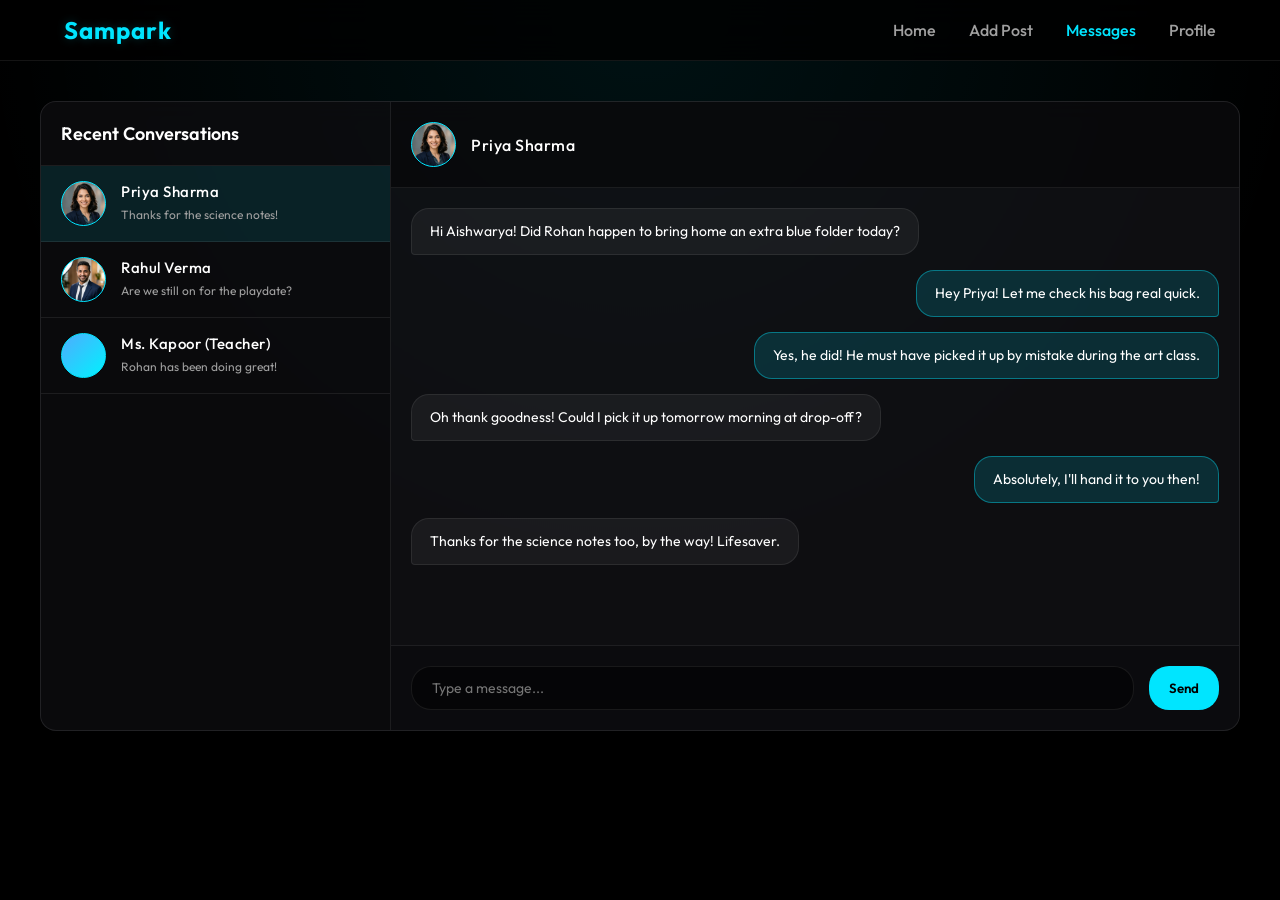
==== messages.html @ 6f1747b9 "Add premium CSS, profile and messages pages, and AI generated image assets" ====
<!DOCTYPE html>
<html lang="en">
<head>
    <meta charset="UTF-8">
    <meta name="viewport" content="width=device-width, initial-scale=1.0">
    <title>Messages | Sampark</title>
    <link rel="preconnect" href="https://fonts.googleapis.com">
    <link rel="preconnect" href="https://fonts.gstatic.com" crossorigin>
    <link href="https://fonts.googleapis.com/css2?family=Outfit:wght@300;400;500;600;700&display=swap" rel="stylesheet">
    <link rel="stylesheet" href="style.css">
    <style>
        .messaging-layout {
            display: grid;
            grid-template-columns: 350px 1fr;
            gap: 0;
            max-width: 1200px;
            margin: 40px auto;
            height: 70vh;
            border: 1px solid var(--border-glass);
            border-radius: 16px;
            overflow: hidden;
            background: var(--bg-panel);
            backdrop-filter: blur(12px);
        }

        .contacts-sidebar {
            border-right: 1px solid var(--border-glass);
            background: rgba(0, 0, 0, 0.3);
            display: flex;
            flex-direction: column;
        }

        .contacts-header {
            padding: 20px;
            border-bottom: 1px solid var(--border-glass);
            font-size: 18px;
            font-weight: 600;
        }

        .contact-item {
            display: flex;
            align-items: center;
            padding: 15px 20px;
            gap: 15px;
            border-bottom: 1px solid var(--border-glass);
            cursor: pointer;
            transition: background 0.3s ease;
        }

        .contact-item:hover, .contact-item.active {
            background: rgba(0, 229, 255, 0.1);
        }

        .contact-avatar {
            width: 45px;
            height: 45px;
            border-radius: 50%;
            background: #333;
            border: 1px solid var(--accent-blue);
        }

        .contact-info h4 {
            font-size: 15px;
            margin-bottom: 4px;
        }

        .contact-info p {
            font-size: 12px;
            color: var(--text-secondary);
            white-space: nowrap;
            overflow: hidden;
            text-overflow: ellipsis;
            max-width: 200px;
        }

        .chat-area {
            display: flex;
            flex-direction: column;
        }

        .chat-header {
            padding: 20px;
            border-bottom: 1px solid var(--border-glass);
            display: flex;
            align-items: center;
            gap: 15px;
            background: rgba(0, 0, 0, 0.4);
        }

        .chat-messages {
            flex: 1;
            padding: 20px;
            overflow-y: auto;
            display: flex;
            flex-direction: column;
            gap: 15px;
        }

        .message {
            max-width: 70%;
            padding: 12px 18px;
            border-radius: 18px;
            font-size: 14px;
            line-height: 1.5;
        }

        .message.received {
            background: rgba(255, 255, 255, 0.05);
            border: 1px solid var(--border-glass);
            align-self: flex-start;
            border-bottom-left-radius: 4px;
        }

        .message.sent {
            background: rgba(0, 229, 255, 0.15);
            border: 1px solid var(--border-accent);
            align-self: flex-end;
            border-bottom-right-radius: 4px;
        }

        .chat-input {
            padding: 20px;
            border-top: 1px solid var(--border-glass);
            display: flex;
            gap: 15px;
            background: rgba(0, 0, 0, 0.2);
        }

        .chat-input input {
            flex: 1;
            background: rgba(0, 0, 0, 0.5);
            border: 1px solid var(--border-glass);
            border-radius: 20px;
            padding: 12px 20px;
            color: var(--text-primary);
            font-family: var(--font-family);
            font-size: 14px;
            outline: none;
            transition: border-color 0.3s ease;
        }

        .chat-input input:focus {
            border-color: var(--accent-blue);
        }

        @media (max-width: 768px) {
            .messaging-layout {
                grid-template-columns: 1fr;
            }
            .contacts-sidebar {
                display: none;
            }
        }
    </style>
</head>
<body>

    <!-- Navigation Bar -->
    <nav>
        <a href="index.html" class="logo">Sampark</a>
        <div class="nav-links">
            <a href="index.html">Home</a>
            <a href="#">Add Post</a>
            <a href="messages.html" style="color: var(--accent-blue);">Messages</a>
            <a href="profile.html">Profile</a>
        </div>
    </nav>

    <!-- Messaging Layout -->
    <div class="messaging-layout">
        
        <!-- Contacts Sidebar -->
        <div class="contacts-sidebar">
            <div class="contacts-header">
                Recent Conversations
            </div>
            <div class="contact-item active">
                <div class="contact-avatar" style="background-image: url('assets/post_avatar_1.png'); background-size: cover; background-position: center;"></div>
                <div class="contact-info">
                    <h4>Priya Sharma</h4>
                    <p>Thanks for the science notes!</p>
                </div>
            </div>
            <div class="contact-item">
                <div class="contact-avatar" style="background-image: url('assets/post_avatar_2.png'); background-size: cover; background-position: center;"></div>
                <div class="contact-info">
                    <h4>Rahul Verma</h4>
                    <p>Are we still on for the playdate?</p>
                </div>
            </div>
            <div class="contact-item">
                <div class="contact-avatar" style="background: linear-gradient(135deg, #4facfe 0%, #00f2fe 100%);"></div>
                <div class="contact-info">
                    <h4>Ms. Kapoor (Teacher)</h4>
                    <p>Rohan has been doing great!</p>
                </div>
            </div>
        </div>

        <!-- Chat Area -->
        <div class="chat-area">
            <div class="chat-header">
                <div class="contact-avatar" style="background-image: url('assets/post_avatar_1.png'); background-size: cover; background-position: center;"></div>
                <h4>Priya Sharma</h4>
            </div>
            
            <div class="chat-messages">
                <div class="message received">
                    Hi Aishwarya! Did Rohan happen to bring home an extra blue folder today?
                </div>
                <div class="message sent">
                    Hey Priya! Let me check his bag real quick.
                </div>
                <div class="message sent">
                    Yes, he did! He must have picked it up by mistake during the art class.
                </div>
                <div class="message received">
                    Oh thank goodness! Could I pick it up tomorrow morning at drop-off?
                </div>
                <div class="message sent">
                    Absolutely, I'll hand it to you then!
                </div>
                <div class="message received">
                    Thanks for the science notes too, by the way! Lifesaver.
                </div>
            </div>

            <div class="chat-input">
                <input type="text" placeholder="Type a message...">
                <button class="post-btn" style="float: none; margin: 0; padding: 10px 20px;">Send</button>
            </div>
        </div>

    </div>

</body>
</html>
---- style.css ----
/* True Black & Electric Blue Palette */
:root {
    --bg-main: #000000;
    --bg-panel: rgba(20, 20, 25, 0.7);
    --bg-panel-hover: rgba(30, 30, 40, 0.9);
    --accent-blue: #00E5FF;
    --accent-blue-dim: rgba(0, 229, 255, 0.2);
    --text-primary: #FFFFFF;
    --text-secondary: #A0A0A0;
    --border-glass: rgba(255, 255, 255, 0.08);
    --border-accent: rgba(0, 229, 255, 0.4);
    --font-family: 'Outfit', sans-serif;
}

* {
    margin: 0;
    padding: 0;
    box-sizing: border-box;
}

body {
    background-color: var(--bg-main);
    color: var(--text-primary);
    font-family: var(--font-family);
    min-height: 100vh;
    background-image: radial-gradient(circle at 50% 0%, rgba(0, 229, 255, 0.08) 0%, transparent 60%);
    background-attachment: fixed;
}

/* Typography Overrides */
h3, h4 {
    font-weight: 500;
    letter-spacing: 0.5px;
}

p {
    line-height: 1.6;
}

/* Glassmorphism utility */
.glass-panel {
    background: var(--bg-panel);
    backdrop-filter: blur(12px);
    -webkit-backdrop-filter: blur(12px);
    border: 1px solid var(--border-glass);
    border-radius: 16px;
    padding: 20px;
    transition: transform 0.3s ease, border-color 0.3s ease, box-shadow 0.3s ease;
}

.glass-panel:hover {
    border-color: var(--border-accent);
    box-shadow: 0 8px 32px var(--accent-blue-dim);
}

/* Navigation */
nav {
    display: flex;
    justify-content: space-between;
    align-items: center;
    padding: 15px 5%;
    background: rgba(0, 0, 0, 0.8);
    backdrop-filter: blur(20px);
    -webkit-backdrop-filter: blur(20px);
    border-bottom: 1px solid var(--border-glass);
    position: sticky;
    top: 0;
    z-index: 100;
}

.logo {
    color: var(--accent-blue);
    font-size: 24px;
    font-weight: 700;
    text-decoration: none;
    letter-spacing: 1px;
    text-shadow: 0 0 10px var(--accent-blue-dim);
}

.nav-links a {
    color: var(--text-secondary);
    text-decoration: none;
    margin-left: 30px;
    font-weight: 500;
    transition: color 0.3s ease, text-shadow 0.3s ease;
}

.nav-links a:hover {
    color: var(--text-primary);
    text-shadow: 0 0 8px rgba(255, 255, 255, 0.5);
}

/* Layout Container */
.container {
    display: grid;
    grid-template-columns: 280px 1fr 300px;
    gap: 30px;
    max-width: 1400px;
    margin: 40px auto;
    padding: 0 5%;
}

/* Sidebars */
.sidebar-left, .sidebar-right {
    position: sticky;
    top: 100px;
    height: max-content;
}

.sidebar-left {
    background: var(--bg-panel);
    backdrop-filter: blur(12px);
    -webkit-backdrop-filter: blur(12px);
    border: 1px solid var(--border-glass);
    border-radius: 16px;
    padding: 24px;
    text-align: center;
}

.profile-pic {
    width: 90px;
    height: 90px;
    border-radius: 50%;
    background: linear-gradient(135deg, #1a1a1a, #333);
    border: 2px solid var(--accent-blue);
    margin: 0 auto 15px;
    box-shadow: 0 0 15px var(--accent-blue-dim);
}

.sidebar-left h3 {
    font-size: 20px;
    margin-bottom: 5px;
}

.sidebar-left p {
    color: var(--text-secondary) !important;
    font-size: 14px;
}

.sidebar-left h4 {
    margin-top: 25px;
    text-align: left;
    font-size: 16px;
    color: var(--accent-blue);
    text-transform: uppercase;
    letter-spacing: 1px;
}

.sidebar-left ul {
    list-style-type: none !important;
    margin-top: 10px !important;
}

.sidebar-left ul li {
    text-align: left;
    padding: 12px 0;
    color: var(--text-primary) !important;
    font-size: 15px;
    border-bottom: 1px solid var(--border-glass);
    transition: padding-left 0.3s ease, color 0.3s ease;
    cursor: pointer;
}

.sidebar-left ul li:last-child {
    border-bottom: none;
}

.sidebar-left ul li:hover {
    padding-left: 8px;
    color: var(--accent-blue) !important;
}

/* Feed & Posts */
.feed {
    display: flex;
    flex-direction: column;
    gap: 25px;
}

.create-post {
    background: var(--bg-panel);
    backdrop-filter: blur(12px);
    -webkit-backdrop-filter: blur(12px);
    border: 1px solid var(--border-glass);
    border-radius: 16px;
    padding: 20px;
}

.create-post h4 {
    color: var(--text-secondary);
    margin-bottom: 15px;
}

#postForm textarea {
    width: 100%;
    background: rgba(0, 0, 0, 0.5);
    border: 1px solid var(--border-glass);
    border-radius: 12px;
    padding: 15px;
    color: var(--text-primary);
    font-family: var(--font-family);
    font-size: 15px;
    resize: none;
    margin-bottom: 15px;
    transition: border-color 0.3s ease, box-shadow 0.3s ease;
}

#postForm textarea:focus {
    outline: none;
    border-color: var(--accent-blue);
    box-shadow: 0 0 10px var(--accent-blue-dim);
}

.post-btn {
    background: var(--accent-blue);
    color: #000;
    border: none;
    padding: 10px 24px;
    border-radius: 20px;
    font-weight: 600;
    font-family: var(--font-family);
    cursor: pointer;
    float: right;
    transition: transform 0.2s ease, box-shadow 0.2s ease;
}

.post-btn:hover {
    transform: translateY(-2px);
    box-shadow: 0 4px 15px var(--accent-blue-dim);
}

.post {
    background: var(--bg-panel);
    backdrop-filter: blur(12px);
    -webkit-backdrop-filter: blur(12px);
    border: 1px solid var(--border-glass);
    border-radius: 16px;
    padding: 24px;
    transition: transform 0.3s ease, border-color 0.3s ease, box-shadow 0.3s ease;
}

.post:hover {
    transform: translateY(-3px);
    border-color: rgba(255, 255, 255, 0.15);
    box-shadow: 0 10px 30px rgba(0, 0, 0, 0.5);
}

.post-header {
    display: flex;
    align-items: center;
    gap: 15px;
    margin-bottom: 15px;
}

.post-avatar {
    width: 45px;
    height: 45px;
    border-radius: 50%;
    background: linear-gradient(135deg, #333, #555);
    border: 1px solid var(--accent-blue);
}

.post-author {
    font-weight: 600;
    font-size: 16px;
}

.post-time {
    font-size: 12px;
    color: var(--text-secondary);
    margin-top: 2px;
}

.post-content p {
    font-size: 15px;
    color: #e0e0e0;
    margin-bottom: 15px;
}

.post button {
    font-family: var(--font-family);
    font-weight: 500;
    font-size: 14px;
    background: none !important;
    border: none !important;
    cursor: pointer;
    transition: color 0.3s ease, text-shadow 0.3s ease;
}

.post button:first-of-type {
    color: var(--accent-blue) !important;
}

.post button:last-of-type {
    color: var(--text-secondary) !important;
    margin-left: 15px !important;
}

.post button:hover {
    color: #fff !important;
    text-shadow: 0 0 8px rgba(255, 255, 255, 0.6);
}

/* Right Sidebar Events */
.sidebar-right {
    background: var(--bg-panel);
    backdrop-filter: blur(12px);
    -webkit-backdrop-filter: blur(12px);
    border: 1px solid var(--border-glass);
    border-radius: 16px;
    padding: 24px;
}

.sidebar-right h3 {
    margin-bottom: 20px;
    color: var(--accent-blue);
    text-transform: uppercase;
    font-size: 16px;
    letter-spacing: 1px;
}

.event {
    padding: 15px 0;
    border-bottom: 1px solid var(--border-glass) !important;
    transition: transform 0.3s ease;
    cursor: pointer;
}

.event:last-child {
    border-bottom: none !important;
}

.event:hover {
    transform: translateX(5px);
}

.event h4 {
    font-size: 15px;
    color: var(--text-primary);
    margin-bottom: 5px;
}

.event p {
    color: var(--accent-blue) !important;
    opacity: 0.8;
    font-size: 13px !important;
}

/* Responsive */
@media (max-width: 1024px) {
    .container {
        grid-template-columns: 250px 1fr;
    }
    .sidebar-right {
        display: none;
    }
}

@media (max-width: 768px) {
    .container {
        grid-template-columns: 1fr;
    }
    .sidebar-left {
        display: none;
    }
    .nav-links {
        display: none;
    }
}
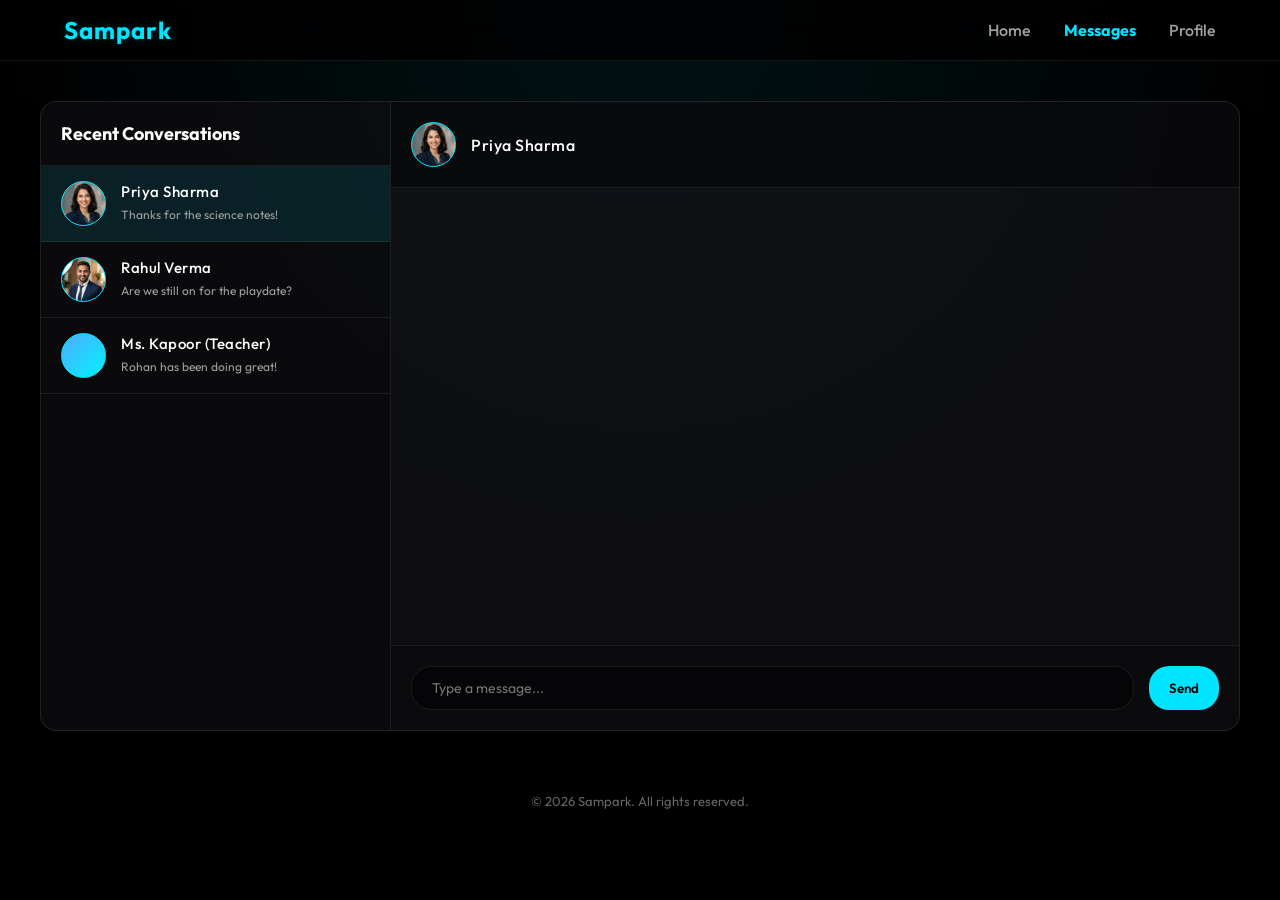
==== commit e879533b: "Update frontend files and add backend" ====
--- a/messages.html
+++ b/messages.html
@@ -10,8 +10,8 @@
     <link rel="stylesheet" href="style.css">
     <style>
         .messaging-layout {
-            display: grid;
-            grid-template-columns: 350px 1fr;
+            display: flex;
+            flex-direction: row;
             gap: 0;
             max-width: 1200px;
             margin: 40px auto;
@@ -20,10 +20,10 @@
             border-radius: 16px;
             overflow: hidden;
             background: var(--bg-panel);
-            backdrop-filter: blur(12px);
         }
 
         .contacts-sidebar {
+            width: 350px;
             border-right: 1px solid var(--border-glass);
             background: rgba(0, 0, 0, 0.3);
             display: flex;
@@ -44,7 +44,6 @@
             gap: 15px;
             border-bottom: 1px solid var(--border-glass);
             cursor: pointer;
-            transition: background 0.3s ease;
         }
 
         .contact-item:hover, .contact-item.active {
@@ -67,15 +66,12 @@
         .contact-info p {
             font-size: 12px;
             color: var(--text-secondary);
-            white-space: nowrap;
-            overflow: hidden;
-            text-overflow: ellipsis;
-            max-width: 200px;
         }
 
         .chat-area {
             display: flex;
             flex-direction: column;
+            flex: 1;
         }
 
         .chat-header {
@@ -101,7 +97,6 @@
             padding: 12px 18px;
             border-radius: 18px;
             font-size: 14px;
-            line-height: 1.5;
         }
 
         .message.received {
@@ -136,7 +131,6 @@
             font-family: var(--font-family);
             font-size: 14px;
             outline: none;
-            transition: border-color 0.3s ease;
         }
 
         .chat-input input:focus {
@@ -145,7 +139,7 @@
 
         @media (max-width: 768px) {
             .messaging-layout {
-                grid-template-columns: 1fr;
+                flex-direction: column;
             }
             .contacts-sidebar {
                 display: none;
@@ -156,82 +150,72 @@
 <body>
 
     <!-- Navigation Bar -->
-    <nav>
-        <a href="index.html" class="logo">Sampark</a>
-        <div class="nav-links">
-            <a href="index.html">Home</a>
-            <a href="#">Add Post</a>
-            <a href="messages.html" style="color: var(--accent-blue);">Messages</a>
-            <a href="profile.html">Profile</a>
+    <header>
+        <nav>
+            <a href="index.html" class="logo">Sampark</a>
+            <div class="nav-links">
+                <a href="index.html">Home</a>
+                <a href="messages.html" style="color: var(--accent-blue);"><b>Messages</b></a>
+                <a href="profile.html">Profile</a>
+            </div>
+        </nav>
+    </header>
+
+    <!-- Messaging Layout -->
+    <main>
+        <div class="messaging-layout">
+
+            <!-- Contacts Sidebar -->
+            <aside class="contacts-sidebar">
+                <div class="contacts-header">
+                    <strong>Recent Conversations</strong>
+                </div>
+                <div class="contact-item active">
+                    <div class="contact-avatar" style="background-image: url('assets/post_avatar_1.png'); background-size: cover; background-position: center;"></div>
+                    <div class="contact-info">
+                        <h4>Priya Sharma</h4>
+                        <p>Thanks for the science notes!</p>
+                    </div>
+                </div>
+                <div class="contact-item">
+                    <div class="contact-avatar" style="background-image: url('assets/post_avatar_2.png'); background-size: cover; background-position: center;"></div>
+                    <div class="contact-info">
+                        <h4>Rahul Verma</h4>
+                        <p>Are we still on for the playdate?</p>
+                    </div>
+                </div>
+                <div class="contact-item">
+                    <div class="contact-avatar" style="background: linear-gradient(135deg, #4facfe 0%, #00f2fe 100%);"></div>
+                    <div class="contact-info">
+                        <h4>Ms. Kapoor (Teacher)</h4>
+                        <p>Rohan has been doing great!</p>
+                    </div>
+                </div>
+            </aside>
+
+            <!-- Chat Area -->
+            <div class="chat-area">
+                <div class="chat-header">
+                    <div class="contact-avatar" style="background-image: url('assets/post_avatar_1.png'); background-size: cover; background-position: center;"></div>
+                    <h4>Priya Sharma</h4>
+                </div>
+
+                <!-- Messages rendered dynamically by JS -->
+                <div class="chat-messages" id="chatMessages"></div>
+
+                <div class="chat-input">
+                    <input type="text" id="msgInput" placeholder="Type a message..." onkeyup="handleMsgKeyup(event)">
+                    <button class="post-btn" style="float: none; margin: 0; padding: 10px 20px;" onclick="handleSendMessage()">Send</button>
+                </div>
+            </div>
+
         </div>
-    </nav>
-
-    <!-- Messaging Layout -->
-    <div class="messaging-layout">
-        
-        <!-- Contacts Sidebar -->
-        <div class="contacts-sidebar">
-            <div class="contacts-header">
-                Recent Conversations
-            </div>
-            <div class="contact-item active">
-                <div class="contact-avatar" style="background-image: url('assets/post_avatar_1.png'); background-size: cover; background-position: center;"></div>
-                <div class="contact-info">
-                    <h4>Priya Sharma</h4>
-                    <p>Thanks for the science notes!</p>
-                </div>
-            </div>
-            <div class="contact-item">
-                <div class="contact-avatar" style="background-image: url('assets/post_avatar_2.png'); background-size: cover; background-position: center;"></div>
-                <div class="contact-info">
-                    <h4>Rahul Verma</h4>
-                    <p>Are we still on for the playdate?</p>
-                </div>
-            </div>
-            <div class="contact-item">
-                <div class="contact-avatar" style="background: linear-gradient(135deg, #4facfe 0%, #00f2fe 100%);"></div>
-                <div class="contact-info">
-                    <h4>Ms. Kapoor (Teacher)</h4>
-                    <p>Rohan has been doing great!</p>
-                </div>
-            </div>
-        </div>
-
-        <!-- Chat Area -->
-        <div class="chat-area">
-            <div class="chat-header">
-                <div class="contact-avatar" style="background-image: url('assets/post_avatar_1.png'); background-size: cover; background-position: center;"></div>
-                <h4>Priya Sharma</h4>
-            </div>
-            
-            <div class="chat-messages">
-                <div class="message received">
-                    Hi Aishwarya! Did Rohan happen to bring home an extra blue folder today?
-                </div>
-                <div class="message sent">
-                    Hey Priya! Let me check his bag real quick.
-                </div>
-                <div class="message sent">
-                    Yes, he did! He must have picked it up by mistake during the art class.
-                </div>
-                <div class="message received">
-                    Oh thank goodness! Could I pick it up tomorrow morning at drop-off?
-                </div>
-                <div class="message sent">
-                    Absolutely, I'll hand it to you then!
-                </div>
-                <div class="message received">
-                    Thanks for the science notes too, by the way! Lifesaver.
-                </div>
-            </div>
-
-            <div class="chat-input">
-                <input type="text" placeholder="Type a message...">
-                <button class="post-btn" style="float: none; margin: 0; padding: 10px 20px;">Send</button>
-            </div>
-        </div>
-
-    </div>
-
+    </main>
+
+    <footer>
+        <p style="text-align: center; padding: 20px; color: #666; font-size: 13px;">© 2026 Sampark. All rights reserved.</p>
+    </footer>
+
+    <script src="script.js"></script>
 </body>
 </html>
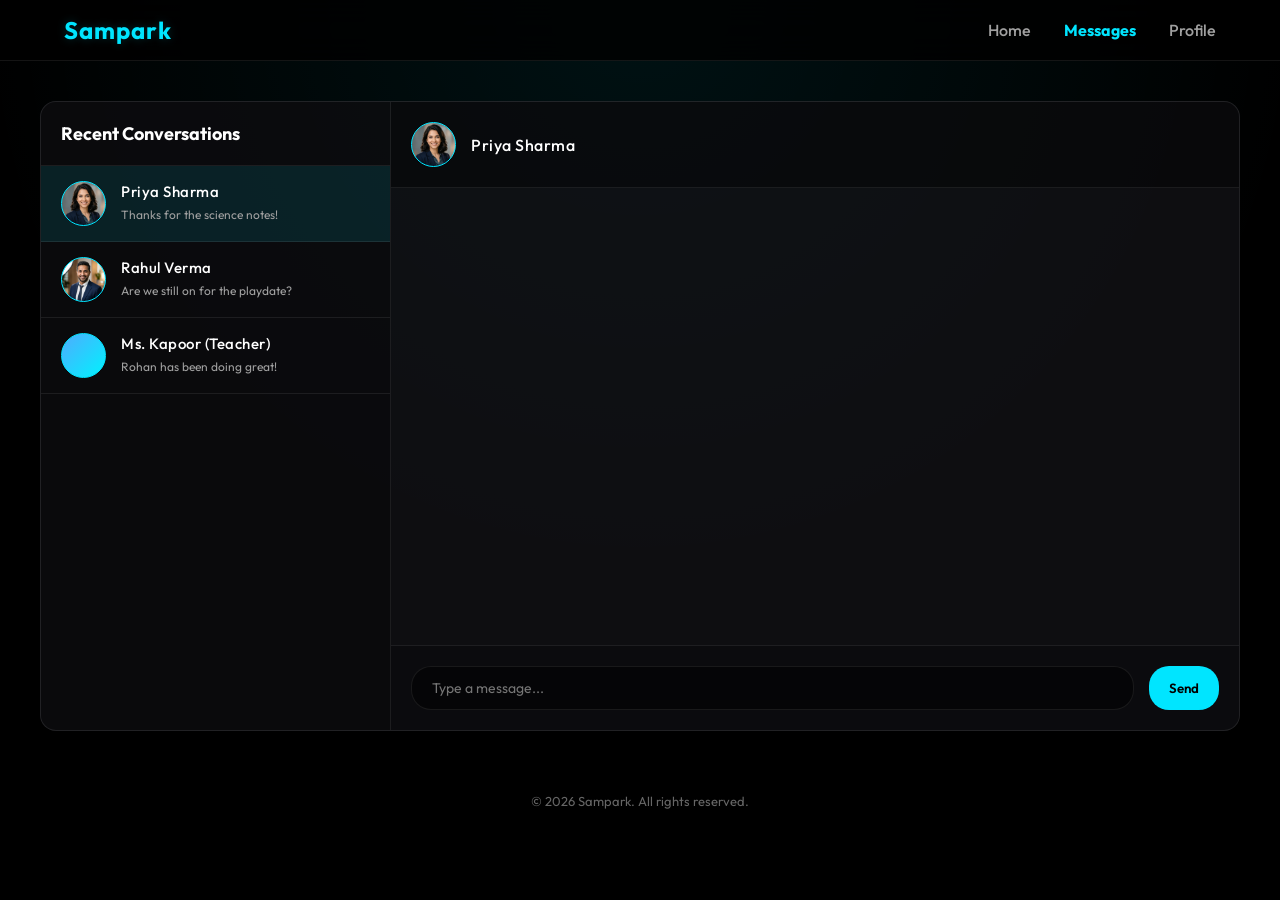
==== commit 08b9bd7b: "ui fixed" ====
--- a/messages.html
+++ b/messages.html
@@ -7,7 +7,7 @@
     <link rel="preconnect" href="https://fonts.googleapis.com">
     <link rel="preconnect" href="https://fonts.gstatic.com" crossorigin>
     <link href="https://fonts.googleapis.com/css2?family=Outfit:wght@300;400;500;600;700&display=swap" rel="stylesheet">
-    <link rel="stylesheet" href="style.css">
+    <link rel="stylesheet" href="style1.css">
     <style>
         .messaging-layout {
             display: flex;
--- a/style1.css
+++ b/style1.css
@@ -0,0 +1,369 @@
+/* True Black & Electric Blue Palette */
+:root {
+    --bg-main: #000000;
+    --bg-panel: rgba(20, 20, 25, 0.7);
+    --bg-panel-hover: rgba(30, 30, 40, 0.9);
+    --accent-blue: #00E5FF;
+    --accent-blue-dim: rgba(0, 229, 255, 0.2);
+    --text-primary: #FFFFFF;
+    --text-secondary: #A0A0A0;
+    --border-glass: rgba(255, 255, 255, 0.08);
+    --border-accent: rgba(0, 229, 255, 0.4);
+    --font-family: 'Outfit', sans-serif;
+}
+
+* {
+    margin: 0;
+    padding: 0;
+    box-sizing: border-box;
+}
+
+body {
+    background-color: var(--bg-main);
+    color: var(--text-primary);
+    font-family: var(--font-family);
+    min-height: 100vh;
+    background-image: radial-gradient(circle at 50% 0%, rgba(0, 229, 255, 0.08) 0%, transparent 60%);
+    background-attachment: fixed;
+}
+
+/* Typography Overrides */
+h3, h4 {
+    font-weight: 500;
+    letter-spacing: 0.5px;
+}
+
+p {
+    line-height: 1.6;
+}
+
+/* Glassmorphism utility */
+.glass-panel {
+    background: var(--bg-panel);
+    backdrop-filter: blur(12px);
+    -webkit-backdrop-filter: blur(12px);
+    border: 1px solid var(--border-glass);
+    border-radius: 16px;
+    padding: 20px;
+    transition: transform 0.3s ease, border-color 0.3s ease, box-shadow 0.3s ease;
+}
+
+.glass-panel:hover {
+    border-color: var(--border-accent);
+    box-shadow: 0 8px 32px var(--accent-blue-dim);
+}
+
+/* Navigation */
+nav {
+    display: flex;
+    justify-content: space-between;
+    align-items: center;
+    padding: 15px 5%;
+    background: rgba(0, 0, 0, 0.8);
+    backdrop-filter: blur(20px);
+    -webkit-backdrop-filter: blur(20px);
+    border-bottom: 1px solid var(--border-glass);
+    position: sticky;
+    top: 0;
+    z-index: 100;
+}
+
+.logo {
+    color: var(--accent-blue);
+    font-size: 24px;
+    font-weight: 700;
+    text-decoration: none;
+    letter-spacing: 1px;
+    text-shadow: 0 0 10px var(--accent-blue-dim);
+}
+
+.nav-links a {
+    color: var(--text-secondary);
+    text-decoration: none;
+    margin-left: 30px;
+    font-weight: 500;
+    transition: color 0.3s ease, text-shadow 0.3s ease;
+}
+
+.nav-links a:hover {
+    color: var(--text-primary);
+    text-shadow: 0 0 8px rgba(255, 255, 255, 0.5);
+}
+
+/* Layout Container */
+.container {
+    display: grid;
+    grid-template-columns: 280px 1fr 300px;
+    gap: 30px;
+    max-width: 1400px;
+    margin: 40px auto;
+    padding: 0 5%;
+}
+
+/* Sidebars */
+.sidebar-left, .sidebar-right {
+    position: sticky;
+    top: 100px;
+    height: max-content;
+}
+
+.sidebar-left {
+    background: var(--bg-panel);
+    backdrop-filter: blur(12px);
+    -webkit-backdrop-filter: blur(12px);
+    border: 1px solid var(--border-glass);
+    border-radius: 16px;
+    padding: 24px;
+    text-align: center;
+}
+
+.profile-pic {
+    width: 90px;
+    height: 90px;
+    border-radius: 50%;
+    background: linear-gradient(135deg, #1a1a1a, #333);
+    border: 2px solid var(--accent-blue);
+    margin: 0 auto 15px;
+    box-shadow: 0 0 15px var(--accent-blue-dim);
+}
+
+.sidebar-left h3 {
+    font-size: 20px;
+    margin-bottom: 5px;
+}
+
+.sidebar-left p {
+    color: var(--text-secondary) !important;
+    font-size: 14px;
+}
+
+.sidebar-left h4 {
+    margin-top: 25px;
+    text-align: left;
+    font-size: 16px;
+    color: var(--accent-blue);
+    text-transform: uppercase;
+    letter-spacing: 1px;
+}
+
+.sidebar-left ul {
+    list-style-type: none !important;
+    margin-top: 10px !important;
+}
+
+.sidebar-left ul li {
+    text-align: left;
+    padding: 12px 0;
+    color: var(--text-primary) !important;
+    font-size: 15px;
+    border-bottom: 1px solid var(--border-glass);
+    transition: padding-left 0.3s ease, color 0.3s ease;
+    cursor: pointer;
+}
+
+.sidebar-left ul li:last-child {
+    border-bottom: none;
+}
+
+.sidebar-left ul li:hover {
+    padding-left: 8px;
+    color: var(--accent-blue) !important;
+}
+
+/* Feed & Posts */
+.feed {
+    display: flex;
+    flex-direction: column;
+    gap: 25px;
+}
+
+.create-post {
+    background: var(--bg-panel);
+    backdrop-filter: blur(12px);
+    -webkit-backdrop-filter: blur(12px);
+    border: 1px solid var(--border-glass);
+    border-radius: 16px;
+    padding: 20px;
+}
+
+.create-post h4 {
+    color: var(--text-secondary);
+    margin-bottom: 15px;
+}
+
+#postForm textarea {
+    width: 100%;
+    background: rgba(0, 0, 0, 0.5);
+    border: 1px solid var(--border-glass);
+    border-radius: 12px;
+    padding: 15px;
+    color: var(--text-primary);
+    font-family: var(--font-family);
+    font-size: 15px;
+    resize: none;
+    margin-bottom: 15px;
+    transition: border-color 0.3s ease, box-shadow 0.3s ease;
+}
+
+#postForm textarea:focus {
+    outline: none;
+    border-color: var(--accent-blue);
+    box-shadow: 0 0 10px var(--accent-blue-dim);
+}
+
+.post-btn {
+    background: var(--accent-blue);
+    color: #000;
+    border: none;
+    padding: 10px 24px;
+    border-radius: 20px;
+    font-weight: 600;
+    font-family: var(--font-family);
+    cursor: pointer;
+    float: right;
+    transition: transform 0.2s ease, box-shadow 0.2s ease;
+}
+
+.post-btn:hover {
+    transform: translateY(-2px);
+    box-shadow: 0 4px 15px var(--accent-blue-dim);
+}
+
+.post {
+    background: var(--bg-panel);
+    backdrop-filter: blur(12px);
+    -webkit-backdrop-filter: blur(12px);
+    border: 1px solid var(--border-glass);
+    border-radius: 16px;
+    padding: 24px;
+    transition: transform 0.3s ease, border-color 0.3s ease, box-shadow 0.3s ease;
+}
+
+.post:hover {
+    transform: translateY(-3px);
+    border-color: rgba(255, 255, 255, 0.15);
+    box-shadow: 0 10px 30px rgba(0, 0, 0, 0.5);
+}
+
+.post-header {
+    display: flex;
+    align-items: center;
+    gap: 15px;
+    margin-bottom: 15px;
+}
+
+.post-avatar {
+    width: 45px;
+    height: 45px;
+    border-radius: 50%;
+    background: linear-gradient(135deg, #333, #555);
+    border: 1px solid var(--accent-blue);
+}
+
+.post-author {
+    font-weight: 600;
+    font-size: 16px;
+}
+
+.post-time {
+    font-size: 12px;
+    color: var(--text-secondary);
+    margin-top: 2px;
+}
+
+.post-content p {
+    font-size: 15px;
+    color: #e0e0e0;
+    margin-bottom: 15px;
+}
+
+.post button {
+    font-family: var(--font-family);
+    font-weight: 500;
+    font-size: 14px;
+    background: none !important;
+    border: none !important;
+    cursor: pointer;
+    transition: color 0.3s ease, text-shadow 0.3s ease;
+}
+
+.post button:first-of-type {
+    color: var(--accent-blue) !important;
+}
+
+.post button:last-of-type {
+    color: var(--text-secondary) !important;
+    margin-left: 15px !important;
+}
+
+.post button:hover {
+    color: #fff !important;
+    text-shadow: 0 0 8px rgba(255, 255, 255, 0.6);
+}
+
+/* Right Sidebar Events */
+.sidebar-right {
+    background: var(--bg-panel);
+    backdrop-filter: blur(12px);
+    -webkit-backdrop-filter: blur(12px);
+    border: 1px solid var(--border-glass);
+    border-radius: 16px;
+    padding: 24px;
+}
+
+.sidebar-right h3 {
+    margin-bottom: 20px;
+    color: var(--accent-blue);
+    text-transform: uppercase;
+    font-size: 16px;
+    letter-spacing: 1px;
+}
+
+.event {
+    padding: 15px 0;
+    border-bottom: 1px solid var(--border-glass) !important;
+    transition: transform 0.3s ease;
+    cursor: pointer;
+}
+
+.event:last-child {
+    border-bottom: none !important;
+}
+
+.event:hover {
+    transform: translateX(5px);
+}
+
+.event h4 {
+    font-size: 15px;
+    color: var(--text-primary);
+    margin-bottom: 5px;
+}
+
+.event p {
+    color: var(--accent-blue) !important;
+    opacity: 0.8;
+    font-size: 13px !important;
+}
+
+/* Responsive */
+@media (max-width: 1024px) {
+    .container {
+        grid-template-columns: 250px 1fr;
+    }
+    .sidebar-right {
+        display: none;
+    }
+}
+
+@media (max-width: 768px) {
+    .container {
+        grid-template-columns: 1fr;
+    }
+    .sidebar-left {
+        display: none;
+    }
+    .nav-links {
+        display: none;
+    }
+}
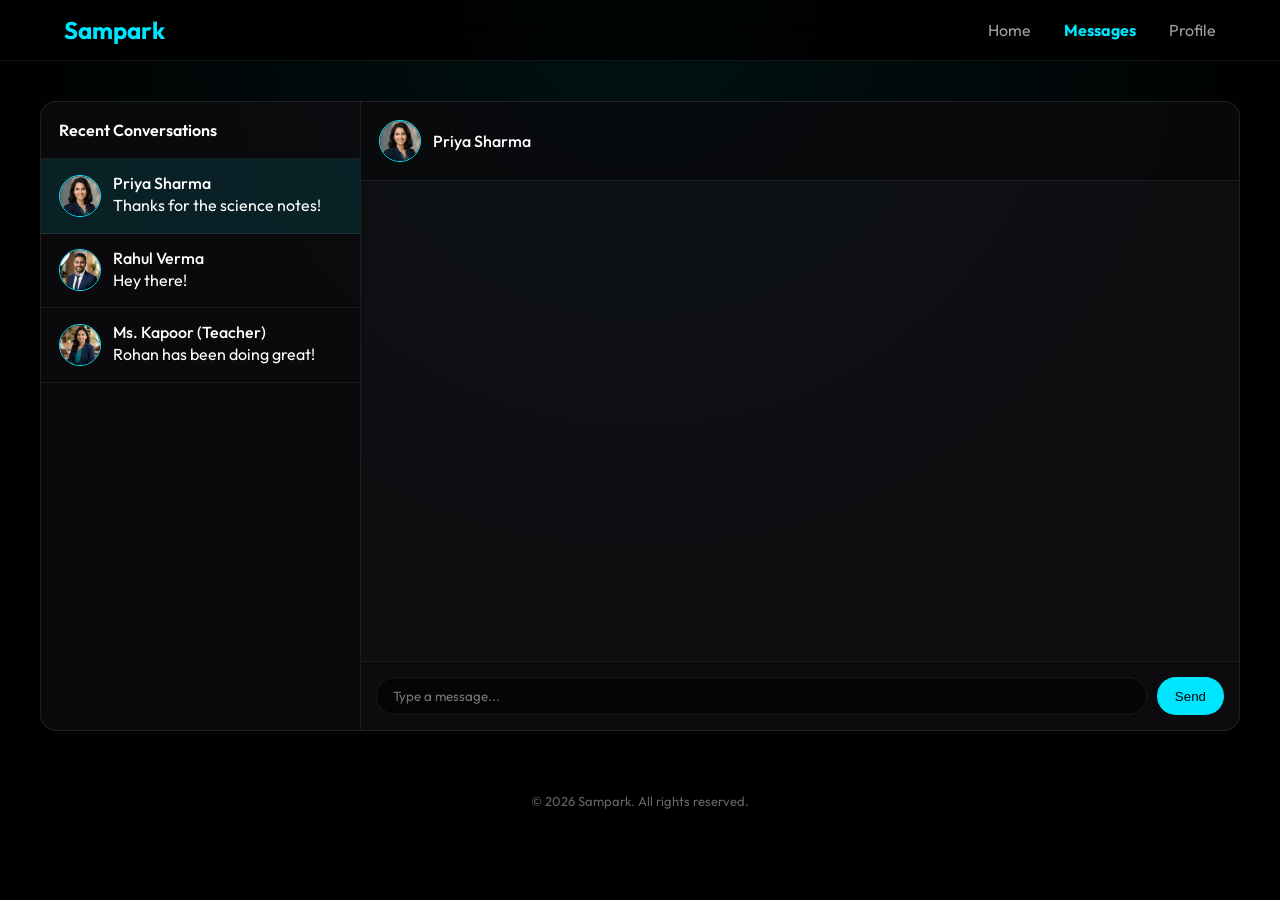
==== commit 22871e0f: "bug fixes" ====
--- a/messages.html
+++ b/messages.html
@@ -1,221 +1,225 @@
 <!DOCTYPE html>
 <html lang="en">
 <head>
-    <meta charset="UTF-8">
-    <meta name="viewport" content="width=device-width, initial-scale=1.0">
-    <title>Messages | Sampark</title>
-    <link rel="preconnect" href="https://fonts.googleapis.com">
-    <link rel="preconnect" href="https://fonts.gstatic.com" crossorigin>
-    <link href="https://fonts.googleapis.com/css2?family=Outfit:wght@300;400;500;600;700&display=swap" rel="stylesheet">
-    <link rel="stylesheet" href="style1.css">
-    <style>
-        .messaging-layout {
-            display: flex;
-            flex-direction: row;
-            gap: 0;
-            max-width: 1200px;
-            margin: 40px auto;
-            height: 70vh;
-            border: 1px solid var(--border-glass);
-            border-radius: 16px;
-            overflow: hidden;
-            background: var(--bg-panel);
-        }
-
-        .contacts-sidebar {
-            width: 350px;
-            border-right: 1px solid var(--border-glass);
-            background: rgba(0, 0, 0, 0.3);
-            display: flex;
-            flex-direction: column;
-        }
-
-        .contacts-header {
-            padding: 20px;
-            border-bottom: 1px solid var(--border-glass);
-            font-size: 18px;
-            font-weight: 600;
-        }
-
-        .contact-item {
-            display: flex;
-            align-items: center;
-            padding: 15px 20px;
-            gap: 15px;
-            border-bottom: 1px solid var(--border-glass);
-            cursor: pointer;
-        }
-
-        .contact-item:hover, .contact-item.active {
-            background: rgba(0, 229, 255, 0.1);
-        }
-
-        .contact-avatar {
-            width: 45px;
-            height: 45px;
-            border-radius: 50%;
-            background: #333;
-            border: 1px solid var(--accent-blue);
-        }
-
-        .contact-info h4 {
-            font-size: 15px;
-            margin-bottom: 4px;
-        }
-
-        .contact-info p {
-            font-size: 12px;
-            color: var(--text-secondary);
-        }
-
-        .chat-area {
-            display: flex;
-            flex-direction: column;
-            flex: 1;
-        }
-
-        .chat-header {
-            padding: 20px;
-            border-bottom: 1px solid var(--border-glass);
-            display: flex;
-            align-items: center;
-            gap: 15px;
-            background: rgba(0, 0, 0, 0.4);
-        }
-
-        .chat-messages {
-            flex: 1;
-            padding: 20px;
-            overflow-y: auto;
-            display: flex;
-            flex-direction: column;
-            gap: 15px;
-        }
-
-        .message {
-            max-width: 70%;
-            padding: 12px 18px;
-            border-radius: 18px;
-            font-size: 14px;
-        }
-
-        .message.received {
-            background: rgba(255, 255, 255, 0.05);
-            border: 1px solid var(--border-glass);
-            align-self: flex-start;
-            border-bottom-left-radius: 4px;
-        }
-
-        .message.sent {
-            background: rgba(0, 229, 255, 0.15);
-            border: 1px solid var(--border-accent);
-            align-self: flex-end;
-            border-bottom-right-radius: 4px;
-        }
-
-        .chat-input {
-            padding: 20px;
-            border-top: 1px solid var(--border-glass);
-            display: flex;
-            gap: 15px;
-            background: rgba(0, 0, 0, 0.2);
-        }
-
-        .chat-input input {
-            flex: 1;
-            background: rgba(0, 0, 0, 0.5);
-            border: 1px solid var(--border-glass);
-            border-radius: 20px;
-            padding: 12px 20px;
-            color: var(--text-primary);
-            font-family: var(--font-family);
-            font-size: 14px;
-            outline: none;
-        }
-
-        .chat-input input:focus {
-            border-color: var(--accent-blue);
-        }
-
-        @media (max-width: 768px) {
-            .messaging-layout {
-                flex-direction: column;
-            }
-            .contacts-sidebar {
-                display: none;
-            }
-        }
-    </style>
+<meta charset="UTF-8">
+<meta name="viewport" content="width=device-width, initial-scale=1.0">
+<title>Messages | Sampark</title>
+
+<link rel="preconnect" href="https://fonts.googleapis.com">
+<link href="https://fonts.googleapis.com/css2?family=Outfit:wght@300;400;500;600;700&display=swap" rel="stylesheet">
+
+<link rel="stylesheet" href="style1.css">
+
+<style>
+.messaging-layout {
+    display: flex;
+    max-width: 1200px;
+    margin: 40px auto;
+    height: 70vh;
+    border: 1px solid var(--border-glass);
+    border-radius: 16px;
+    overflow: hidden;
+    background: var(--bg-panel);
+}
+
+/* Sidebar */
+.contacts-sidebar {
+    width: 320px;
+    display: flex;
+    flex-direction: column;
+    border-right: 1px solid var(--border-glass);
+    background: rgba(0,0,0,0.3);
+}
+
+.contacts-header {
+    padding: 18px;
+    font-weight: 600;
+    border-bottom: 1px solid var(--border-glass);
+}
+
+.contact-item {
+    display: flex;
+    align-items: center;
+    gap: 12px;
+    padding: 14px 18px;
+    border-bottom: 1px solid var(--border-glass);
+    cursor: pointer;
+}
+
+.contact-item:hover,
+.contact-item.active {
+    background: rgba(0,229,255,0.1);
+}
+
+.contact-avatar {
+    width: 42px;
+    height: 42px;
+    border-radius: 50%;
+    border: 1px solid var(--accent-blue);
+    overflow: hidden;
+}
+
+/* 👇 NEW: real image */
+.contact-avatar img {
+    width: 100%;
+    height: 100%;
+    object-fit: cover;
+}
+
+/* Chat */
+.chat-area {
+    flex: 1;
+    display: flex;
+    flex-direction: column;
+}
+
+.chat-header {
+    display: flex;
+    align-items: center;
+    gap: 12px;
+    padding: 18px;
+    border-bottom: 1px solid var(--border-glass);
+    background: rgba(0,0,0,0.4);
+}
+
+.chat-messages {
+    flex: 1;
+    padding: 18px;
+    overflow-y: auto;
+    display: flex;
+    flex-direction: column;
+    gap: 12px;
+}
+
+/* Messages */
+.message {
+    max-width: 70%;
+    padding: 10px 16px;
+    border-radius: 16px;
+    font-size: 14px;
+}
+
+.message.received {
+    align-self: flex-start;
+    background: rgba(255,255,255,0.05);
+    border: 1px solid var(--border-glass);
+}
+
+.message.sent {
+    align-self: flex-end;
+    background: rgba(0,229,255,0.15);
+    border: 1px solid var(--border-accent);
+}
+
+/* Input */
+.chat-input {
+    display: flex;
+    gap: 10px;
+    padding: 15px;
+    border-top: 1px solid var(--border-glass);
+    background: rgba(0,0,0,0.2);
+}
+
+.chat-input input {
+    flex: 1;
+    padding: 10px 16px;
+    border-radius: 20px;
+    border: 1px solid var(--border-glass);
+    background: rgba(0,0,0,0.5);
+    color: var(--text-primary);
+    font-family: var(--font-family);
+}
+
+.send-btn {
+    padding: 10px 18px;
+}
+
+/* Active nav */
+.nav-links a.active {
+    color: var(--accent-blue);
+}
+</style>
 </head>
+
 <body>
 
-    <!-- Navigation Bar -->
-    <header>
-        <nav>
-            <a href="index.html" class="logo">Sampark</a>
-            <div class="nav-links">
-                <a href="index.html">Home</a>
-                <a href="messages.html" style="color: var(--accent-blue);"><b>Messages</b></a>
-                <a href="profile.html">Profile</a>
-            </div>
-        </nav>
-    </header>
-
-    <!-- Messaging Layout -->
-    <main>
-        <div class="messaging-layout">
-
-            <!-- Contacts Sidebar -->
-            <aside class="contacts-sidebar">
-                <div class="contacts-header">
-                    <strong>Recent Conversations</strong>
-                </div>
-                <div class="contact-item active">
-                    <div class="contact-avatar" style="background-image: url('assets/post_avatar_1.png'); background-size: cover; background-position: center;"></div>
-                    <div class="contact-info">
-                        <h4>Priya Sharma</h4>
-                        <p>Thanks for the science notes!</p>
-                    </div>
-                </div>
-                <div class="contact-item">
-                    <div class="contact-avatar" style="background-image: url('assets/post_avatar_2.png'); background-size: cover; background-position: center;"></div>
-                    <div class="contact-info">
-                        <h4>Rahul Verma</h4>
-                        <p>Are we still on for the playdate?</p>
-                    </div>
-                </div>
-                <div class="contact-item">
-                    <div class="contact-avatar" style="background: linear-gradient(135deg, #4facfe 0%, #00f2fe 100%);"></div>
-                    <div class="contact-info">
-                        <h4>Ms. Kapoor (Teacher)</h4>
-                        <p>Rohan has been doing great!</p>
-                    </div>
-                </div>
-            </aside>
-
-            <!-- Chat Area -->
-            <div class="chat-area">
-                <div class="chat-header">
-                    <div class="contact-avatar" style="background-image: url('assets/post_avatar_1.png'); background-size: cover; background-position: center;"></div>
-                    <h4>Priya Sharma</h4>
-                </div>
-
-                <!-- Messages rendered dynamically by JS -->
-                <div class="chat-messages" id="chatMessages"></div>
-
-                <div class="chat-input">
-                    <input type="text" id="msgInput" placeholder="Type a message..." onkeyup="handleMsgKeyup(event)">
-                    <button class="post-btn" style="float: none; margin: 0; padding: 10px 20px;" onclick="handleSendMessage()">Send</button>
-                </div>
-            </div>
-
-        </div>
-    </main>
-
-    <footer>
-        <p style="text-align: center; padding: 20px; color: #666; font-size: 13px;">© 2026 Sampark. All rights reserved.</p>
-    </footer>
-
-    <script src="script.js"></script>
+<header>
+<nav>
+    <a href="index.html" class="logo">Sampark</a>
+    <div class="nav-links">
+        <a href="index.html">Home</a>
+        <a href="messages.html" class="active"><b>Messages</b></a>
+        <a href="profile.html">Profile</a>
+    </div>
+</nav>
+</header>
+
+<main>
+<div class="messaging-layout">
+
+    <!-- Contacts -->
+    <aside class="contacts-sidebar">
+        <div class="contacts-header">Recent Conversations</div>
+
+        <div class="contact-item active">
+            <div class="contact-avatar">
+                <img src="assets/post_avatar_1.png">
+            </div>
+            <div class="contact-info">
+                <h4>Priya Sharma</h4>
+                <p>Thanks for the science notes!</p>
+            </div>
+        </div>
+
+        <div class="contact-item">
+            <div class="contact-avatar">
+                <img src="assets/post_avatar_2.png">
+            </div>
+            <div class="contact-info">
+                <h4>Rahul Verma</h4>
+                <p>Hey there!</p>
+            </div>
+        </div>
+
+        <div class="contact-item">
+            <div class="contact-avatar">
+                <img src="assets/user_avatar.png">
+            </div>
+            <div class="contact-info">
+                <h4>Ms. Kapoor (Teacher)</h4>
+                <p>Rohan has been doing great!</p>
+            </div>
+        </div>
+    </aside>
+
+    <!-- Chat -->
+    <div class="chat-area">
+        <div class="chat-header">
+            <!-- ✅ IMPORTANT: THIS is controlled by JS -->
+            <div class="contact-avatar">
+                <img id="chatAvatar" src="assets/post_avatar_1.png">
+            </div>
+            <h4>Priya Sharma</h4>
+        </div>
+
+        <div class="chat-messages" id="chatMessages"></div>
+
+        <div class="chat-input">
+            <input type="text" id="msgInput" placeholder="Type a message..." onkeyup="handleMsgKeyup(event)">
+            <button class="post-btn send-btn" onclick="handleSendMessage()">Send</button>
+        </div>
+    </div>
+
+</div>
+</main>
+
+<footer>
+<p style="text-align:center; padding:20px; color:#666; font-size:13px;">
+© 2026 Sampark. All rights reserved.
+</p>
+</footer>
+
+<script src="script.js"></script>
+
 </body>
-</html>
+</html>
--- a/style1.css
+++ b/style1.css
@@ -1,11 +1,9 @@
-/* True Black & Electric Blue Palette */
 :root {
-    --bg-main: #000000;
+    --bg-main: #000;
     --bg-panel: rgba(20, 20, 25, 0.7);
-    --bg-panel-hover: rgba(30, 30, 40, 0.9);
     --accent-blue: #00E5FF;
     --accent-blue-dim: rgba(0, 229, 255, 0.2);
-    --text-primary: #FFFFFF;
+    --text-primary: #fff;
     --text-secondary: #A0A0A0;
     --border-glass: rgba(255, 255, 255, 0.08);
     --border-accent: rgba(0, 229, 255, 0.4);
@@ -19,53 +17,36 @@
 }
 
 body {
-    background-color: var(--bg-main);
+    background: var(--bg-main);
     color: var(--text-primary);
     font-family: var(--font-family);
     min-height: 100vh;
-    background-image: radial-gradient(circle at 50% 0%, rgba(0, 229, 255, 0.08) 0%, transparent 60%);
-    background-attachment: fixed;
-}
-
-/* Typography Overrides */
-h3, h4 {
-    font-weight: 500;
-    letter-spacing: 0.5px;
-}
-
-p {
-    line-height: 1.6;
-}
-
-/* Glassmorphism utility */
+    background-image: radial-gradient(circle at 50% 0%, rgba(0,229,255,0.08), transparent 60%);
+}
+
+h3, h4 { font-weight: 500; }
+p { line-height: 1.6; }
+
+/* Reusable glass style */
 .glass-panel {
     background: var(--bg-panel);
     backdrop-filter: blur(12px);
-    -webkit-backdrop-filter: blur(12px);
     border: 1px solid var(--border-glass);
     border-radius: 16px;
     padding: 20px;
-    transition: transform 0.3s ease, border-color 0.3s ease, box-shadow 0.3s ease;
-}
-
-.glass-panel:hover {
-    border-color: var(--border-accent);
-    box-shadow: 0 8px 32px var(--accent-blue-dim);
-}
-
-/* Navigation */
+}
+
+/* Navbar */
 nav {
     display: flex;
     justify-content: space-between;
     align-items: center;
     padding: 15px 5%;
-    background: rgba(0, 0, 0, 0.8);
+    background: rgba(0,0,0,0.8);
     backdrop-filter: blur(20px);
-    -webkit-backdrop-filter: blur(20px);
     border-bottom: 1px solid var(--border-glass);
     position: sticky;
     top: 0;
-    z-index: 100;
 }
 
 .logo {
@@ -73,24 +54,19 @@
     font-size: 24px;
     font-weight: 700;
     text-decoration: none;
-    letter-spacing: 1px;
-    text-shadow: 0 0 10px var(--accent-blue-dim);
 }
 
 .nav-links a {
     color: var(--text-secondary);
     text-decoration: none;
     margin-left: 30px;
-    font-weight: 500;
-    transition: color 0.3s ease, text-shadow 0.3s ease;
 }
 
 .nav-links a:hover {
     color: var(--text-primary);
-    text-shadow: 0 0 8px rgba(255, 255, 255, 0.5);
-}
-
-/* Layout Container */
+}
+
+/* Layout */
 .container {
     display: grid;
     grid-template-columns: 280px 1fr 300px;
@@ -100,77 +76,56 @@
     padding: 0 5%;
 }
 
-/* Sidebars */
-.sidebar-left, .sidebar-right {
+.sidebar-left,
+.sidebar-right,
+.create-post,
+.post {
+    background: var(--bg-panel);
+    backdrop-filter: blur(12px);
+    border: 1px solid var(--border-glass);
+    border-radius: 16px;
+}
+
+/* Sidebar Left */
+.sidebar-left {
+    padding: 24px;
+    text-align: center;
     position: sticky;
     top: 100px;
-    height: max-content;
-}
-
-.sidebar-left {
-    background: var(--bg-panel);
-    backdrop-filter: blur(12px);
-    -webkit-backdrop-filter: blur(12px);
-    border: 1px solid var(--border-glass);
-    border-radius: 16px;
-    padding: 24px;
-    text-align: center;
 }
 
 .profile-pic {
     width: 90px;
     height: 90px;
     border-radius: 50%;
-    background: linear-gradient(135deg, #1a1a1a, #333);
     border: 2px solid var(--accent-blue);
     margin: 0 auto 15px;
-    box-shadow: 0 0 15px var(--accent-blue-dim);
-}
-
-.sidebar-left h3 {
-    font-size: 20px;
-    margin-bottom: 5px;
-}
-
-.sidebar-left p {
-    color: var(--text-secondary) !important;
-    font-size: 14px;
-}
+}
+
+.sidebar-left p { color: var(--text-secondary); }
 
 .sidebar-left h4 {
-    margin-top: 25px;
+    margin-top: 20px;
     text-align: left;
-    font-size: 16px;
-    color: var(--accent-blue);
-    text-transform: uppercase;
-    letter-spacing: 1px;
+    color: var(--accent-blue);
 }
 
 .sidebar-left ul {
-    list-style-type: none !important;
-    margin-top: 10px !important;
-}
-
-.sidebar-left ul li {
-    text-align: left;
-    padding: 12px 0;
-    color: var(--text-primary) !important;
-    font-size: 15px;
+    list-style: none;
+    margin-top: 10px;
+}
+
+.sidebar-left li {
+    padding: 10px 0;
     border-bottom: 1px solid var(--border-glass);
-    transition: padding-left 0.3s ease, color 0.3s ease;
     cursor: pointer;
 }
 
-.sidebar-left ul li:last-child {
-    border-bottom: none;
-}
-
-.sidebar-left ul li:hover {
-    padding-left: 8px;
-    color: var(--accent-blue) !important;
-}
-
-/* Feed & Posts */
+.sidebar-left li:hover {
+    color: var(--accent-blue);
+}
+
+/* Feed */
 .feed {
     display: flex;
     flex-direction: column;
@@ -178,172 +133,97 @@
 }
 
 .create-post {
-    background: var(--bg-panel);
-    backdrop-filter: blur(12px);
-    -webkit-backdrop-filter: blur(12px);
-    border: 1px solid var(--border-glass);
-    border-radius: 16px;
-    padding: 20px;
-}
-
-.create-post h4 {
-    color: var(--text-secondary);
-    margin-bottom: 15px;
+    padding: 20px;
 }
 
 #postForm textarea {
     width: 100%;
-    background: rgba(0, 0, 0, 0.5);
+    background: rgba(0,0,0,0.5);
     border: 1px solid var(--border-glass);
     border-radius: 12px;
-    padding: 15px;
+    padding: 12px;
     color: var(--text-primary);
-    font-family: var(--font-family);
-    font-size: 15px;
-    resize: none;
-    margin-bottom: 15px;
-    transition: border-color 0.3s ease, box-shadow 0.3s ease;
+    margin-bottom: 10px;
 }
 
 #postForm textarea:focus {
     outline: none;
     border-color: var(--accent-blue);
-    box-shadow: 0 0 10px var(--accent-blue-dim);
 }
 
 .post-btn {
     background: var(--accent-blue);
     color: #000;
     border: none;
-    padding: 10px 24px;
+    padding: 10px 20px;
     border-radius: 20px;
-    font-weight: 600;
-    font-family: var(--font-family);
     cursor: pointer;
     float: right;
-    transition: transform 0.2s ease, box-shadow 0.2s ease;
-}
-
-.post-btn:hover {
-    transform: translateY(-2px);
-    box-shadow: 0 4px 15px var(--accent-blue-dim);
-}
-
+}
+
+/* Posts */
 .post {
-    background: var(--bg-panel);
-    backdrop-filter: blur(12px);
-    -webkit-backdrop-filter: blur(12px);
-    border: 1px solid var(--border-glass);
-    border-radius: 16px;
-    padding: 24px;
-    transition: transform 0.3s ease, border-color 0.3s ease, box-shadow 0.3s ease;
-}
-
-.post:hover {
-    transform: translateY(-3px);
-    border-color: rgba(255, 255, 255, 0.15);
-    box-shadow: 0 10px 30px rgba(0, 0, 0, 0.5);
+    padding: 20px;
 }
 
 .post-header {
     display: flex;
     align-items: center;
-    gap: 15px;
-    margin-bottom: 15px;
+    gap: 10px;
+    margin-bottom: 10px;
 }
 
 .post-avatar {
-    width: 45px;
-    height: 45px;
+    width: 40px;
+    height: 40px;
     border-radius: 50%;
-    background: linear-gradient(135deg, #333, #555);
     border: 1px solid var(--accent-blue);
-}
-
-.post-author {
-    font-weight: 600;
-    font-size: 16px;
 }
 
 .post-time {
     font-size: 12px;
     color: var(--text-secondary);
-    margin-top: 2px;
-}
-
-.post-content p {
-    font-size: 15px;
-    color: #e0e0e0;
+}
+
+.post button {
+    background: none;
+    border: none;
+    cursor: pointer;
+}
+
+.post button:first-of-type {
+    color: var(--accent-blue);
+}
+
+.post button:last-of-type {
+    color: var(--text-secondary);
+    margin-left: 10px;
+}
+
+/* Right Sidebar */
+.sidebar-right {
+    padding: 20px;
+    position: sticky;
+    top: 100px;
+}
+
+.sidebar-right h3 {
+    color: var(--accent-blue);
     margin-bottom: 15px;
 }
 
-.post button {
-    font-family: var(--font-family);
-    font-weight: 500;
-    font-size: 14px;
-    background: none !important;
-    border: none !important;
-    cursor: pointer;
-    transition: color 0.3s ease, text-shadow 0.3s ease;
-}
-
-.post button:first-of-type {
-    color: var(--accent-blue) !important;
-}
-
-.post button:last-of-type {
-    color: var(--text-secondary) !important;
-    margin-left: 15px !important;
-}
-
-.post button:hover {
-    color: #fff !important;
-    text-shadow: 0 0 8px rgba(255, 255, 255, 0.6);
-}
-
-/* Right Sidebar Events */
-.sidebar-right {
-    background: var(--bg-panel);
-    backdrop-filter: blur(12px);
-    -webkit-backdrop-filter: blur(12px);
-    border: 1px solid var(--border-glass);
-    border-radius: 16px;
-    padding: 24px;
-}
-
-.sidebar-right h3 {
-    margin-bottom: 20px;
-    color: var(--accent-blue);
-    text-transform: uppercase;
-    font-size: 16px;
-    letter-spacing: 1px;
-}
-
 .event {
-    padding: 15px 0;
-    border-bottom: 1px solid var(--border-glass) !important;
-    transition: transform 0.3s ease;
-    cursor: pointer;
+    padding: 10px 0;
+    border-bottom: 1px solid var(--border-glass);
 }
 
 .event:last-child {
-    border-bottom: none !important;
-}
-
-.event:hover {
-    transform: translateX(5px);
-}
-
-.event h4 {
-    font-size: 15px;
-    color: var(--text-primary);
-    margin-bottom: 5px;
+    border-bottom: none;
 }
 
 .event p {
-    color: var(--accent-blue) !important;
-    opacity: 0.8;
-    font-size: 13px !important;
+    color: var(--accent-blue);
+    font-size: 13px;
 }
 
 /* Responsive */
@@ -351,19 +231,10 @@
     .container {
         grid-template-columns: 250px 1fr;
     }
-    .sidebar-right {
-        display: none;
-    }
+    .sidebar-right { display: none; }
 }
 
 @media (max-width: 768px) {
-    .container {
-        grid-template-columns: 1fr;
-    }
-    .sidebar-left {
-        display: none;
-    }
-    .nav-links {
-        display: none;
-    }
-}
+    .container { grid-template-columns: 1fr; }
+    .sidebar-left, .nav-links { display: none; }
+}
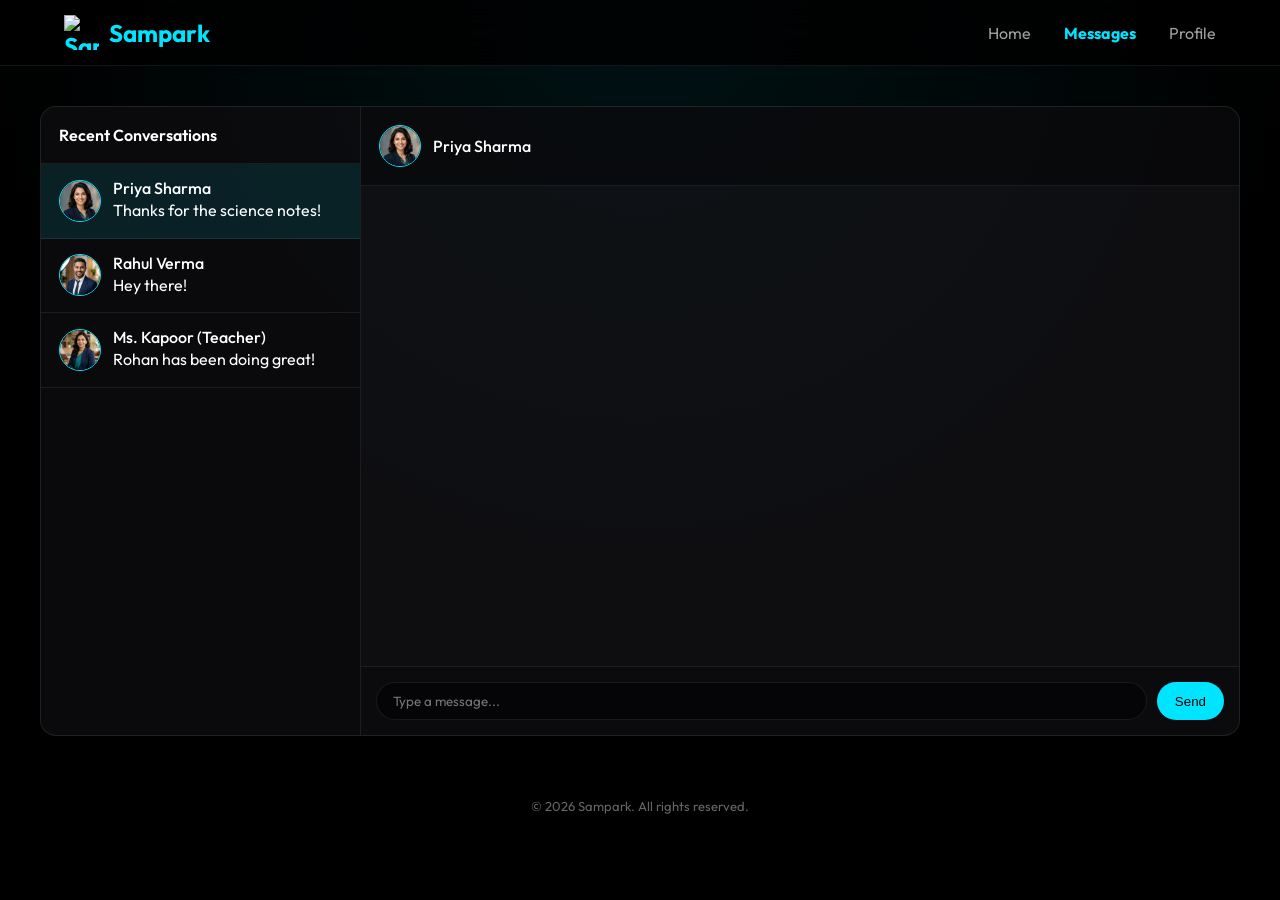
==== commit 1310a139: "Add favicon and logo to navigation bars" ====
--- a/messages.html
+++ b/messages.html
@@ -7,7 +7,7 @@
 
 <link rel="preconnect" href="https://fonts.googleapis.com">
 <link href="https://fonts.googleapis.com/css2?family=Outfit:wght@300;400;500;600;700&display=swap" rel="stylesheet">
-
+<link rel="icon" type="image/png" href="assets/logo.png">
 <link rel="stylesheet" href="style1.css">
 
 <style>
@@ -145,7 +145,10 @@
 
 <header>
 <nav>
-    <a href="index.html" class="logo">Sampark</a>
+    <a href="index.html" class="logo" style="display: flex; align-items: center; gap: 10px;">
+        <img src="assets/logo.png" alt="Sampark Logo" style="height: 35px; width: 35px; object-fit: contain;">
+        Sampark
+    </a>
     <div class="nav-links">
         <a href="index.html">Home</a>
         <a href="messages.html" class="active"><b>Messages</b></a>
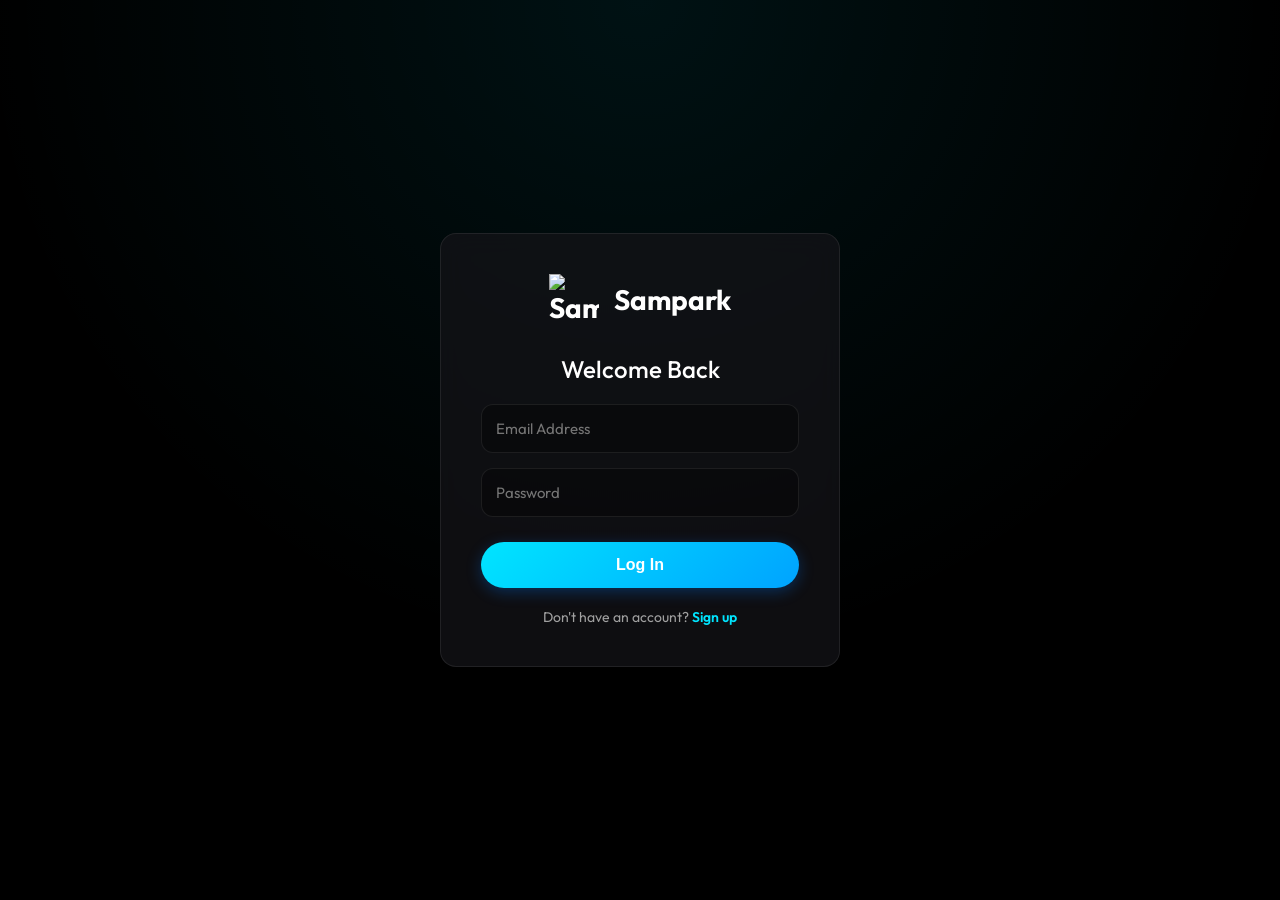
==== commit 43a230f1: "Add user authentication with Supabase Auth" ====
--- a/messages.html
+++ b/messages.html
@@ -153,6 +153,7 @@
         <a href="index.html">Home</a>
         <a href="messages.html" class="active"><b>Messages</b></a>
         <a href="profile.html">Profile</a>
+        <a href="#" onclick="logout()" style="color: #ff5555; font-weight: 600; margin-left: 10px;">Log Out</a>
     </div>
 </nav>
 </header>
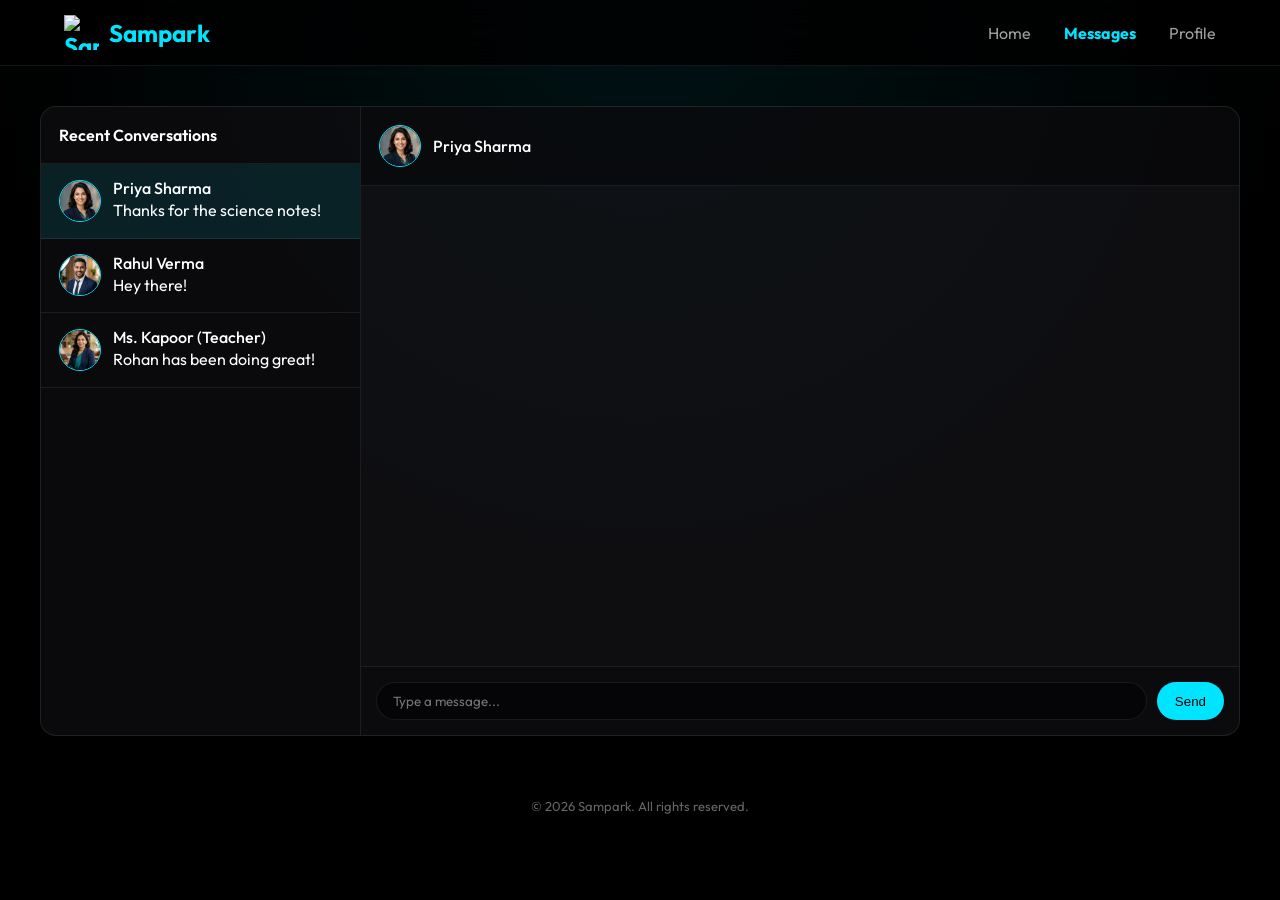
==== commit ed3be53b: "Remove login/auth feature" ====
--- a/messages.html
+++ b/messages.html
@@ -153,7 +153,6 @@
         <a href="index.html">Home</a>
         <a href="messages.html" class="active"><b>Messages</b></a>
         <a href="profile.html">Profile</a>
-        <a href="#" onclick="logout()" style="color: #ff5555; font-weight: 600; margin-left: 10px;">Log Out</a>
     </div>
 </nav>
 </header>
